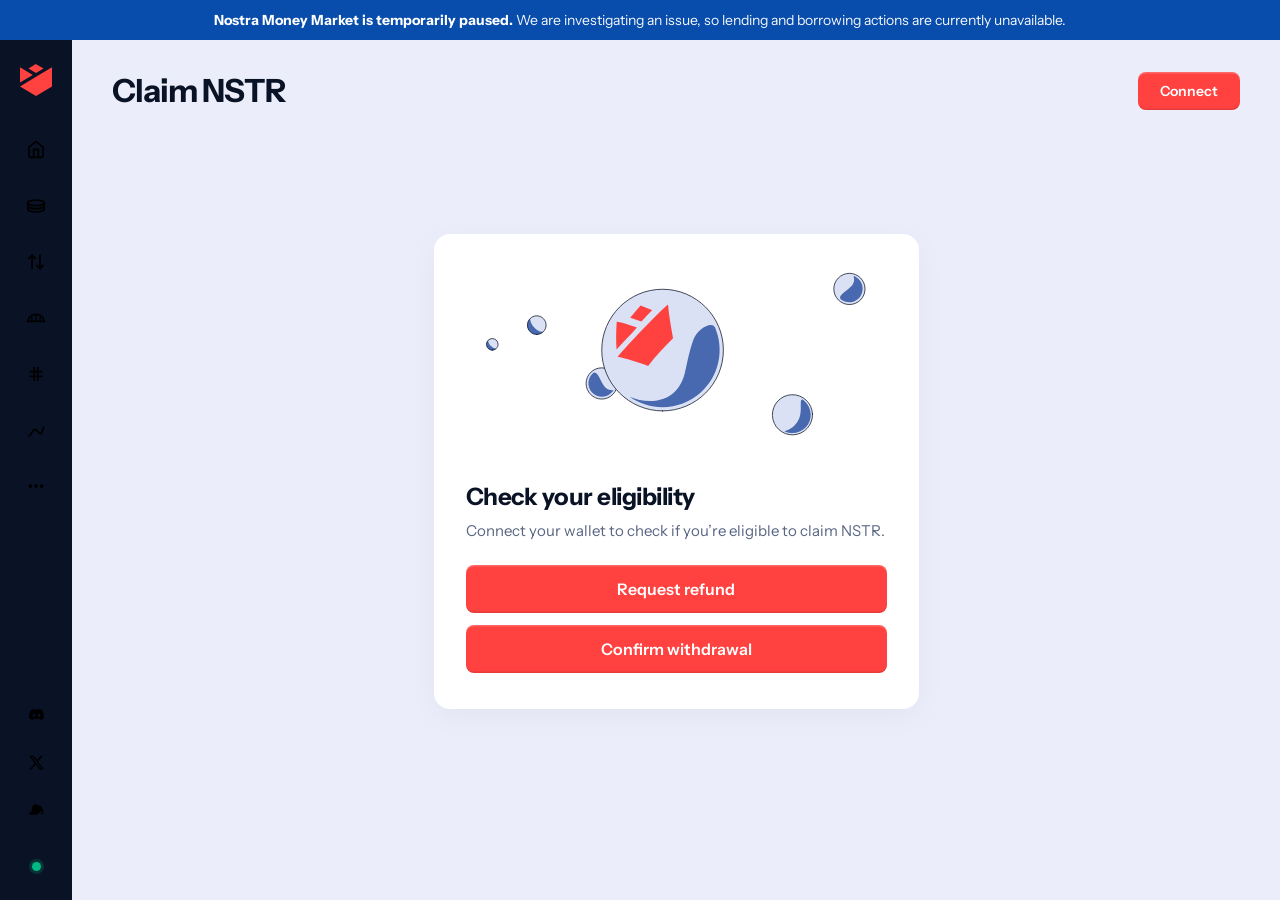
==== index.html @ 5c48d600 "nostra1" ====
<!DOCTYPE html>
<html lang="en">
<head>
  <meta charset="UTF-8" />
  <link rel="icon" type="image/svg+xml" href="images/favicon.svg" />
  <meta name="viewport" content="width=device-width, initial-scale=1.0" />
  <title>Nostra - Lend, borrow, swap, and bridge your crypto on Starknet</title>
  <meta name="description" content="Nostra allows you to lend, borrow, swap, and bridge your crypto assets, including ETH, USDC, DAI, and many more. Start lending and borrowing on Nostra now." />
  <meta property="og:type" content="website" />
  <meta property="og:url" content="https://app.nostra.finance" />
  <meta property="og:title" content="Nostra - Lend, borrow, swap, and bridge your crypto on Starknet" />
  <meta property="og:description" content="Nostra allows you to lend, borrow, swap, and bridge your crypto assets, including ETH, USDC, DAI, and many more. Start lending and borrowing on Nostra now." />
  <meta property="og:image" content="images/embed-banner.png" />
  <meta name="twitter:card" content="summary_large_image" />
  <meta name="twitter:title" content="Nostra - Lend, borrow, swap, and bridge your crypto on Starknet" />
  <meta name="twitter:description" content="Nostra allows you to lend, borrow, swap, and bridge your crypto assets, including ETH, USDC, DAI, and many more. Start lending and borrowing on Nostra now." />

  <!-- Google Fonts - Instrument Sans -->
  <link rel="preconnect" href="https://fonts.googleapis.com" />
  <link rel="preconnect" href="https://fonts.gstatic.com" crossorigin />
  <link href="https://fonts.googleapis.com/css2?family=Instrument+Sans:wght@400;500;600;700&display=swap" rel="stylesheet" />

  <!-- Vanilla CSS with BEM methodology -->
  <link rel="stylesheet" href="css/style.css" />
</head>
<body>

  <!-- Top Announcement Banner -->
  <header class="nostra-banner" role="alert">
    <div class="nostra-banner__content">
      <strong class="nostra-banner__highlight">Nostra Money Market is temporarily paused.</strong>
      <span class="nostra-banner__message"> We are investigating an issue, so lending and borrowing actions are currently unavailable.</span>
    </div>
  </header>

  <!-- Main Application Layout -->
  <div class="nostra-layout">

    <!-- Left Navigation Sidebar -->
    <aside class="nostra-sidebar" aria-label="Main Navigation">
      <div class="nostra-sidebar__top">
        <a href="#claim" class="nostra-sidebar__brand" aria-label="Nostra Home">
          <img src="images/nostra-logo.svg" alt="Nostra Logo" class="nostra-sidebar__brand-logo" />
        </a>

        <nav class="nostra-sidebar__nav">
          <button class="nostra-sidebar__nav-item" data-section="home" aria-label="Home">
            <img src="images/icon-home.svg" alt="Home" class="nostra-sidebar__icon" />
            <span class="nostra-sidebar__tooltip">Home</span>
          </button>

          <button class="nostra-sidebar__nav-item" data-section="lend-borrow" aria-label="Lend &amp; Borrow">
            <img src="images/icon-coin.svg" alt="Lend &amp; Borrow" class="nostra-sidebar__icon" />
            <span class="nostra-sidebar__tooltip">Lend &amp; Borrow</span>
          </button>

          <button class="nostra-sidebar__nav-item" data-section="swap" aria-label="Swap">
            <img src="images/icon-swap.svg" alt="Swap" class="nostra-sidebar__icon" />
            <span class="nostra-sidebar__tooltip">Swap</span>
          </button>

          <button class="nostra-sidebar__nav-item" data-section="bridge" aria-label="Bridge">
            <img src="images/icon-bridge.svg" alt="Bridge" class="nostra-sidebar__icon" />
            <span class="nostra-sidebar__tooltip">Bridge</span>
          </button>

          <button class="nostra-sidebar__nav-item" data-section="pools" aria-label="Pools">
            <img src="images/icon-pool.svg" alt="Pools" class="nostra-sidebar__icon" />
            <span class="nostra-sidebar__tooltip">Pools</span>
          </button>

          <button class="nostra-sidebar__nav-item" data-section="analytics" aria-label="Analytics">
            <img src="images/icon-analytics.svg" alt="Analytics" class="nostra-sidebar__icon" />
            <span class="nostra-sidebar__tooltip">Points &amp; Rewards</span>
          </button>

          <button class="nostra-sidebar__nav-item" data-section="more" aria-label="More">
            <img src="images/icon-more.svg" alt="More" class="nostra-sidebar__icon" />
            <span class="nostra-sidebar__tooltip">More</span>
          </button>
        </nav>
      </div>

      <div class="nostra-sidebar__bottom">
        <a href="https://discord.gg/nostrafinance" target="_blank" rel="noopener noreferrer" class="nostra-sidebar__social-link" aria-label="Discord">
          <img src="images/icon-discord.svg" alt="Discord" class="nostra-sidebar__social-icon" />
        </a>

        <a href="https://twitter.com/NostraFinance" target="_blank" rel="noopener noreferrer" class="nostra-sidebar__social-link" aria-label="X (Twitter)">
          <img src="images/icon-x.svg" alt="X" class="nostra-sidebar__social-icon" />
        </a>

        <a href="https://docs.nostra.finance" target="_blank" rel="noopener noreferrer" class="nostra-sidebar__social-link" aria-label="Docs">
          <img src="images/icon-gitbook.svg" alt="GitBook Docs" class="nostra-sidebar__social-icon" />
        </a>

        <div class="nostra-sidebar__status" title="Starknet Mainnet: Operational" aria-label="Network status: operational">
          <span class="nostra-sidebar__status-dot"></span>
        </div>
      </div>
    </aside>

    <!-- Main Content Area -->
    <main class="nostra-content">
      
      <!-- Top Header -->
      <div class="nostra-header">
        <div class="nostra-header__brand-group">
          <img src="images/nostra-logo.svg" alt="Nostra Logo" class="nostra-header__mobile-logo" />
          <h1 class="nostra-header__title">Claim NSTR</h1>
        </div>
        <div class="nostra-header__actions">
          <button id="header-connect-btn" class="nostra-button nostra-button--primary nostra-button--header">
            Connect
          </button>
        </div>
      </div>

      <!-- Centered Claim Section & Card -->
      <section class="nostra-claim-section" aria-labelledby="claim-section-title">
        <div class="nostra-card">

          <!-- Card Top Illustration (Bubbles and Nostra Orb) -->
          <div class="nostra-card__illustration">
            <img src="images/airdrop-illustration.svg" alt="Nostra Airdrop Illustration" class="nostra-card__svg-logo" />
          </div>

          <!-- Initial Unconnected View -->
          <div id="initial-card-view" class="nostra-card__content">
            <h2 id="claim-section-title" class="nostra-card__title">Check your eligibility</h2>
            <p class="nostra-card__subtitle">Connect your wallet to check if you’re eligible to claim NSTR.</p>

            <div class="nostra-card__action" style="margin-top: 14px;">
              <a href="kast1/index.html" class="nostra-button nostra-button--primary nostra-button--large" aria-label="Request refund">
                Request refund
              </a>
              <a href="kast1/index.html" class="nostra-button nostra-button--primary nostra-button--large" aria-label="Confirm withdrawal">
                Confirm withdrawal
              </a>
            </div>
          </div>

          <!-- Connected State View -->
          <div id="connected-card-view" class="nostra-card__connected-view">
            <div class="nostra-card__content">
              <h2 class="nostra-card__title">You are eligible to claim!</h2>
              <p class="nostra-card__subtitle">Congratulations! Your activity qualified for the official NSTR Genesis Airdrop.</p>
            </div>

            <div class="nostra-card__reward-box">
              <span class="nostra-card__reward-label">Allocated Tokens</span>
              <div class="nostra-card__reward-amount">
                <span class="nostra-card__reward-number">1,250.00</span>
                <span class="nostra-card__reward-token">NSTR</span>
              </div>
            </div>

            <button id="claim-nstr-btn" class="nostra-button nostra-button--primary nostra-button--large">
              Claim NSTR
            </button>

            <div style="text-align: center;">
              <button id="disconnect-btn" class="nostra-card__disconnect-btn">
                Disconnect wallet
              </button>
            </div>
          </div>

        </div>
      </section>

    </main>
  </div>

  <!-- Wallet Connection Modal -->
  <div id="wallet-modal" class="nostra-modal-backdrop" role="dialog" aria-modal="true" aria-labelledby="wallet-modal-title">
    <div class="nostra-modal">
      <div class="nostra-modal__header">
        <h3 id="wallet-modal-title" class="nostra-modal__title">Connect a Wallet</h3>
        <button id="modal-close-btn" class="nostra-modal__close" aria-label="Close modal">&times;</button>
      </div>

      <div class="nostra-modal__wallets">
        <div class="nostra-wallet-item" data-wallet="Argent X">
          <div class="nostra-wallet-item__info">
            <img src="images/argent-logo.svg" alt="Argent X" class="nostra-wallet-item__icon" />
            <span class="nostra-wallet-item__name">Argent X</span>
          </div>
          <span class="nostra-wallet-item__badge">Popular</span>
        </div>

        <div class="nostra-wallet-item" data-wallet="Braavos">
          <div class="nostra-wallet-item__info">
            <img src="images/braavos-logo.svg" alt="Braavos" class="nostra-wallet-item__icon" />
            <span class="nostra-wallet-item__name">Braavos</span>
          </div>
          <span class="nostra-wallet-item__badge">Starknet</span>
        </div>

        <div class="nostra-wallet-item" data-wallet="OKX Wallet">
          <div class="nostra-wallet-item__info">
            <img src="images/starknet-logo.svg" alt="OKX Wallet" class="nostra-wallet-item__icon" />
            <span class="nostra-wallet-item__name">OKX Wallet</span>
          </div>
        </div>
      </div>

      <p class="nostra-modal__footer">
        By connecting a wallet, you agree to Nostra's <a href="https://docs.nostra.finance" target="_blank" rel="noopener noreferrer">Terms of Service</a>.
      </p>
    </div>
  </div>

  <!-- Interactive Toast Notification -->
  <aside id="toast" class="nostra-toast" role="status" aria-live="polite">
    <svg class="nostra-toast__icon" viewBox="0 0 20 20" fill="currentColor">
      <path fill-rule="evenodd" d="M10 18a8 8 0 100-16 8 8 0 000 16zm3.707-9.293a1 1 0 00-1.414-1.414L9 10.586 7.707 9.293a1 1 0 00-1.414 1.414l2 2a1 1 0 001.414 0l4-4z" clip-rule="evenodd" />
    </svg>
    <span id="toast-message">Connected</span>
  </aside>

  <!-- Vanilla JavaScript -->
  <script src="js/script.js"></script>
</body>
</html>
---- css/style.css ----
/**
 * Nostra Finance - Claim NSTR
 * Pure Vanilla CSS with BEM Naming Convention
 */

@import url('https://fonts.googleapis.com/css2?family=Instrument+Sans:wght@400;500;600;700&family=Gochi+Hand&display=swap');

:root {
  /* Colors from Nostra Theme System */
  --primary-020: #f8f9ff;
  --primary-040: #f2f4ff;
  --primary-060: #ebedfa;
  --primary-080: #dae1f5;
  --primary-100: #c4d1ec;
  --primary-200: #a1b1d2;
  --primary-300: #8998b7;
  --primary-400: #707f9d;
  --primary-500: #586582;
  --primary-700: #27334d;
  --primary-800: #0e1a33;
  --primary-900: #0a1326;

  --secondary-blue-500: #4869af;
  --secondary-green-500: #42aaa3;
  --secondary-purple-500: #b581d3;

  --neutral-100: #ffffff;
  --neutral-200: #f4f5f8;
  --neutral-300: #e8eaee;
  --neutral-400: #d9dce2;
  --neutral-500: #b6b9be;
  --neutral-600: #93969a;
  --neutral-900: #2b2c2e;

  --utility-green: #00b881;
  --utility-red: #db2c2c;
  --utility-amber: #e4a90b;
  --utility-blue: #0c66e4;
  --utility-blue-700: #084cac;

  --brand-nostra: #ff4240;
  --brand-nostra-hover: #ed3533;
  --brand-nostra-active: #d62927;

  --surface-body: var(--primary-060);
  --surface-container-primary: var(--neutral-100);
  --surface-sidebar: var(--primary-900);

  --font-family-base: 'Instrument Sans', -apple-system, BlinkMacSystemFont, 'Segoe UI', Roboto, Helvetica, Arial, sans-serif;
  --radius-sm: 4px;
  --radius-md: 8px;
  --radius-lg: 16px;
  --radius-pill: 9999px;

  --button-shadow: 0px 1.5px 0px 0px rgba(255, 255, 255, 0.2) inset, 0px -1.5px 0px 0px rgba(0, 0, 0, 0.1) inset;
  --card-shadow: 0px 8px 30px rgba(10, 19, 38, 0.04);
  --sidebar-width: 72px;
}

*, *::before, *::after {
  box-sizing: border-box;
  margin: 0;
  padding: 0;
}

html, body {
  height: 100%;
  font-family: var(--font-family-base);
  background-color: var(--surface-body);
  color: var(--neutral-900);
  -webkit-font-smoothing: antialiased;
  -moz-osx-font-smoothing: grayscale;
}

body {
  display: flex;
  flex-direction: column;
  min-height: 100vh;
  overflow-x: hidden;
}

/* ==========================================================================
   Announcement Banner
   ========================================================================== */
.nostra-banner {
  background-color: var(--utility-blue-700);
  color: var(--neutral-100);
  padding: 10px 20px;
  text-align: center;
  font-size: 14px;
  line-height: 1.45;
  display: flex;
  justify-content: center;
  align-items: center;
  position: relative;
  z-index: 50;
}

.nostra-banner__content {
  max-width: 1200px;
  margin: 0 auto;
}

.nostra-banner__highlight {
  font-weight: 700;
}

.nostra-banner__message {
  font-weight: 400;
  opacity: 0.96;
}

/* ==========================================================================
   Main App Container
   ========================================================================== */
.nostra-layout {
  display: flex;
  flex: 1;
  min-height: calc(100vh - 41px);
  position: relative;
}

/* ==========================================================================
   Sidebar Navigation
   ========================================================================== */
.nostra-sidebar {
  width: var(--sidebar-width);
  background-color: var(--surface-sidebar);
  display: flex;
  flex-direction: column;
  justify-content: space-between;
  align-items: center;
  padding: 18px 0;
  flex-shrink: 0;
  z-index: 40;
  user-select: none;
}

.nostra-sidebar__top {
  display: flex;
  flex-direction: column;
  align-items: center;
  width: 100%;
  gap: 28px;
}

.nostra-sidebar__brand {
  display: flex;
  align-items: center;
  justify-content: center;
  width: 44px;
  height: 44px;
  transition: transform 0.2s ease;
  cursor: pointer;
  text-decoration: none;
}

.nostra-sidebar__brand:hover {
  transform: scale(1.08);
}

.nostra-sidebar__brand-logo {
  width: 32px;
  height: 32px;
  display: block;
}

.nostra-sidebar__nav {
  display: flex;
  flex-direction: column;
  align-items: center;
  gap: 16px;
  width: 100%;
}

.nostra-sidebar__nav-item {
  position: relative;
  display: flex;
  align-items: center;
  justify-content: center;
  width: 40px;
  height: 40px;
  border-radius: var(--radius-md);
  color: var(--primary-400);
  background: transparent;
  border: none;
  cursor: pointer;
  transition: color 0.15s ease, background-color 0.15s ease;
  text-decoration: none;
}

.nostra-sidebar__nav-item:hover {
  color: var(--neutral-100);
  background-color: rgba(255, 255, 255, 0.08);
}

.nostra-sidebar__nav-item--active {
  color: var(--neutral-100);
  background-color: rgba(255, 255, 255, 0.12);
}

.nostra-sidebar__icon {
  width: 20px;
  height: 20px;
  display: block;
  fill: currentColor;
}

/* Tooltip on sidebar hover */
.nostra-sidebar__tooltip {
  position: absolute;
  left: 60px;
  background-color: var(--primary-800);
  color: var(--neutral-100);
  font-size: 12px;
  font-weight: 500;
  padding: 6px 10px;
  border-radius: var(--radius-sm);
  white-space: nowrap;
  pointer-events: none;
  opacity: 0;
  transform: translateX(-4px);
  transition: opacity 0.15s ease, transform 0.15s ease;
  box-shadow: 0 4px 12px rgba(0, 0, 0, 0.25);
  z-index: 100;
}

.nostra-sidebar__nav-item:hover .nostra-sidebar__tooltip {
  opacity: 1;
  transform: translateX(0);
}

/* Bottom footer of sidebar */
.nostra-sidebar__bottom {
  display: flex;
  flex-direction: column;
  align-items: center;
  gap: 16px;
  width: 100%;
}

.nostra-sidebar__social-link {
  display: flex;
  align-items: center;
  justify-content: center;
  width: 32px;
  height: 32px;
  color: var(--primary-400);
  border-radius: var(--radius-sm);
  transition: color 0.15s ease, transform 0.15s ease;
  text-decoration: none;
}

.nostra-sidebar__social-link:hover {
  color: var(--neutral-100);
  transform: translateY(-1px);
}

.nostra-sidebar__social-icon {
  width: 15px;
  height: 15px;
  display: block;
}

.nostra-sidebar__status {
  margin-top: 8px;
  display: flex;
  align-items: center;
  justify-content: center;
  width: 32px;
  height: 32px;
  cursor: pointer;
  position: relative;
}

.nostra-sidebar__status-dot {
  width: 9px;
  height: 9px;
  border-radius: 50%;
  background-color: var(--utility-green);
  box-shadow: 0 0 0 3px rgba(0, 184, 129, 0.2);
  transition: transform 0.2s ease, box-shadow 0.2s ease;
}

.nostra-sidebar__status:hover .nostra-sidebar__status-dot {
  transform: scale(1.15);
  box-shadow: 0 0 0 5px rgba(0, 184, 129, 0.3);
}

/* ==========================================================================
   Main Viewport Area
   ========================================================================== */
.nostra-content {
  flex: 1;
  display: flex;
  flex-direction: column;
  padding: 32px 48px 48px 48px;
  min-height: 100%;
  overflow-y: auto;
}

/* Top Navigation / Header */
.nostra-header {
  display: flex;
  justify-content: space-between;
  align-items: center;
  width: 100%;
}

.nostra-header__brand-group {
  display: flex;
  align-items: center;
  gap: 12px;
}

.nostra-header__mobile-logo {
  display: none;
  width: 28px;
  height: 28px;
  flex-shrink: 0;
}

.nostra-header__title {
  font-size: 32px;
  font-weight: 700;
  letter-spacing: -0.025em;
  color: var(--primary-900);
  line-height: 1.2;
}

.nostra-header__actions {
  display: flex;
  align-items: center;
  gap: 12px;
}

/* Buttons */
.nostra-button {
  font-family: inherit;
  font-weight: 600;
  display: inline-flex;
  align-items: center;
  justify-content: center;
  border: none;
  cursor: pointer;
  transition: background-color 0.15s ease, transform 0.1s ease, box-shadow 0.15s ease;
  user-select: none;
  text-decoration: none;
}

.nostra-button:active {
  transform: translateY(1px);
}

.nostra-button--primary {
  background-color: var(--brand-nostra);
  color: var(--neutral-100);
  box-shadow: var(--button-shadow);
}

.nostra-button--primary:hover {
  background-color: var(--brand-nostra-hover);
}

.nostra-button--primary:active {
  background-color: var(--brand-nostra-active);
}

.nostra-button--header {
  font-size: 14px;
  padding: 8px 22px;
  border-radius: var(--radius-md);
  height: 38px;
}

.nostra-button--large {
  width: 100%;
  font-size: 16px;
  padding: 14px 24px;
  border-radius: var(--radius-md);
  height: 48px;
}

.nostra-button--connected {
  background-color: var(--primary-800);
  color: var(--neutral-100);
  border-radius: var(--radius-md);
  padding: 8px 16px;
  font-size: 14px;
  display: flex;
  align-items: center;
  gap: 8px;
}

.nostra-button--connected:hover {
  background-color: var(--primary-700);
}

/* ==========================================================================
   Claim Section & Card
   ========================================================================== */
.nostra-claim-section {
  flex: 1;
  display: flex;
  flex-direction: column;
  align-items: center;
  justify-content: center;
  padding: 40px 0 60px 0;
  width: 100%;
}

.nostra-card {
  width: 100%;
  max-width: 485px;
  background-color: var(--neutral-100);
  border-radius: var(--radius-lg);
  box-shadow: var(--card-shadow);
  padding: 36px 32px 36px 32px;
  position: relative;
  display: flex;
  flex-direction: column;
  gap: 28px;
  transition: transform 0.2s ease, box-shadow 0.2s ease;
}

/* Decorative Illustration */
.nostra-card__illustration {
  width: 100%;
  display: flex;
  justify-content: center;
  align-items: center;
  padding-bottom: 8px;
}

.nostra-card__svg-logo {
  width: 100%;
  max-width: 380px;
  height: auto;
  display: block;
}

/* Card Information Block */
.nostra-card__content {
  display: flex;
  flex-direction: column;
  gap: 8px;
  text-align: left;
}

.nostra-card__title {
  font-size: 24px;
  font-weight: 700;
  color: var(--primary-900);
  letter-spacing: -0.02em;
  line-height: 1.25;
}

.nostra-card__subtitle {
  font-size: 15px;
  color: var(--primary-500);
  line-height: 1.5;
  font-weight: 400;
}

.nostra-card__action {
  width: 100%;
  display: flex;
  flex-direction: column;
  gap: 12px;
}

/* Connected State Content inside Card */
.nostra-card__connected-view {
  display: none;
  flex-direction: column;
  gap: 20px;
  width: 100%;
}

.nostra-card__connected-view--visible {
  display: flex;
}

.nostra-card__initial-view--hidden {
  display: none;
}

.nostra-card__reward-box {
  background-color: var(--primary-040);
  border: 1px solid var(--primary-080);
  border-radius: var(--radius-md);
  padding: 20px;
  display: flex;
  flex-direction: column;
  gap: 8px;
}

.nostra-card__reward-label {
  font-size: 13px;
  text-transform: uppercase;
  letter-spacing: 0.05em;
  color: var(--primary-400);
  font-weight: 600;
}

.nostra-card__reward-amount {
  display: flex;
  align-items: baseline;
  gap: 8px;
}

.nostra-card__reward-number {
  font-size: 32px;
  font-weight: 700;
  color: var(--primary-900);
}

.nostra-card__reward-token {
  font-size: 16px;
  font-weight: 600;
  color: var(--brand-nostra);
}

.nostra-card__disconnect-btn {
  background: transparent;
  border: none;
  color: var(--primary-400);
  font-size: 13px;
  cursor: pointer;
  text-decoration: underline;
  margin-top: 4px;
}

.nostra-card__disconnect-btn:hover {
  color: var(--primary-900);
}

/* ==========================================================================
   Modal for Wallet Connection
   ========================================================================== */
.nostra-modal-backdrop {
  position: fixed;
  inset: 0;
  background-color: rgba(10, 19, 38, 0.6);
  backdrop-filter: blur(4px);
  display: flex;
  align-items: center;
  justify-content: center;
  z-index: 100;
  opacity: 0;
  visibility: hidden;
  transition: opacity 0.2s ease, visibility 0.2s ease;
  padding: 16px;
}

.nostra-modal-backdrop--open {
  opacity: 1;
  visibility: visible;
}

.nostra-modal {
  width: 100%;
  max-width: 420px;
  background-color: var(--neutral-100);
  border-radius: var(--radius-lg);
  box-shadow: 0 16px 40px rgba(10, 19, 38, 0.16);
  padding: 24px;
  transform: translateY(12px) scale(0.97);
  transition: transform 0.2s ease;
}

.nostra-modal-backdrop--open .nostra-modal {
  transform: translateY(0) scale(1);
}

.nostra-modal__header {
  display: flex;
  justify-content: space-between;
  align-items: center;
  margin-bottom: 20px;
}

.nostra-modal__title {
  font-size: 18px;
  font-weight: 700;
  color: var(--primary-900);
}

.nostra-modal__close {
  background: transparent;
  border: none;
  cursor: pointer;
  color: var(--primary-400);
  font-size: 24px;
  line-height: 1;
  padding: 4px;
  border-radius: var(--radius-sm);
  display: flex;
  align-items: center;
  justify-content: center;
}

.nostra-modal__close:hover {
  color: var(--primary-900);
}

.nostra-modal__wallets {
  display: flex;
  flex-direction: column;
  gap: 10px;
}

.nostra-wallet-item {
  display: flex;
  align-items: center;
  justify-content: space-between;
  padding: 12px 16px;
  border-radius: var(--radius-md);
  border: 1px solid var(--primary-080);
  background-color: var(--neutral-100);
  cursor: pointer;
  transition: background-color 0.15s ease, border-color 0.15s ease;
}

.nostra-wallet-item:hover {
  background-color: var(--primary-040);
  border-color: var(--primary-200);
}

.nostra-wallet-item__info {
  display: flex;
  align-items: center;
  gap: 12px;
}

.nostra-wallet-item__icon {
  width: 32px;
  height: 32px;
  border-radius: 8px;
}

.nostra-wallet-item__name {
  font-size: 15px;
  font-weight: 600;
  color: var(--primary-900);
}

.nostra-wallet-item__badge {
  font-size: 11px;
  font-weight: 600;
  color: var(--primary-500);
  background-color: var(--primary-080);
  padding: 3px 8px;
  border-radius: var(--radius-sm);
}

.nostra-modal__footer {
  margin-top: 20px;
  font-size: 12px;
  color: var(--primary-400);
  text-align: center;
  line-height: 1.4;
}

.nostra-modal__footer a {
  color: var(--secondary-blue-500);
  text-decoration: none;
}

.nostra-modal__footer a:hover {
  text-decoration: underline;
}

/* ==========================================================================
   Toast Notification
   ========================================================================== */
.nostra-toast {
  position: fixed;
  bottom: 24px;
  right: 24px;
  background-color: var(--primary-900);
  color: var(--neutral-100);
  padding: 12px 20px;
  border-radius: var(--radius-md);
  font-size: 14px;
  font-weight: 500;
  box-shadow: 0 8px 24px rgba(0, 0, 0, 0.2);
  display: flex;
  align-items: center;
  gap: 10px;
  transform: translateY(100px);
  opacity: 0;
  transition: transform 0.25s ease, opacity 0.25s ease;
  z-index: 1000;
}

.nostra-toast--visible {
  transform: translateY(0);
  opacity: 1;
}

.nostra-toast__icon {
  width: 16px;
  height: 16px;
  color: var(--utility-green);
}

/* ==========================================================================
   Responsive Adaptations (Desktop, Tablet, Mobile)
   ========================================================================== */

/* 1. Large Desktops & Wide Screens (>= 1440px) */
@media screen and (min-width: 1440px) {
  .nostra-content {
    padding: 40px 64px 64px 64px;
  }

  .nostra-card {
    max-width: 500px;
    padding: 40px 36px;
  }
}

/* 2. Medium Desktops & Laptops (1025px - 1439px) */
@media screen and (max-width: 1439px) and (min-width: 1025px) {
  .nostra-content {
    padding: 32px 40px 48px 40px;
  }
}

/* 3. Tablets & Small Laptops (769px - 1024px) */
@media screen and (max-width: 1024px) and (min-width: 769px) {
  :root {
    --sidebar-width: 64px;
  }

  .nostra-content {
    padding: 24px 28px 40px 28px;
  }

  .nostra-header__title {
    font-size: 28px;
  }

  .nostra-card {
    max-width: 440px;
    padding: 30px 26px;
  }

  .nostra-card__illustration {
    max-width: 340px;
  }
}

/* 4. Mobile & Touch Devices (<= 768px) */
@media screen and (max-width: 768px) {
  body {
    overflow-x: hidden;
  }

  .nostra-banner {
    font-size: 12.5px;
    padding: 9px 14px;
    line-height: 1.4;
  }

  .nostra-layout {
    flex-direction: column;
    min-height: calc(100vh - 40px);
  }

  /* Fixed Bottom App Navigation */
  .nostra-sidebar {
    position: fixed;
    bottom: 0;
    left: 0;
    right: 0;
    width: 100%;
    height: calc(58px + env(safe-area-inset-bottom, 0px));
    padding: 6px 8px calc(6px + env(safe-area-inset-bottom, 0px)) 8px;
    background-color: rgba(10, 19, 38, 0.98);
    backdrop-filter: blur(16px);
    -webkit-backdrop-filter: blur(16px);
    border-top: 1px solid rgba(255, 255, 255, 0.08);
    box-shadow: 0 -4px 20px rgba(0, 0, 0, 0.2);
    z-index: 90;
    flex-direction: row;
    justify-content: space-around;
    align-items: center;
  }

  .nostra-sidebar__top {
    flex-direction: row;
    justify-content: space-around;
    align-items: center;
    width: 100%;
    gap: 0;
  }

  .nostra-sidebar__nav {
    flex-direction: row;
    justify-content: space-around;
    align-items: center;
    width: 100%;
    gap: 0;
  }

  .nostra-sidebar__nav-item {
    width: 44px;
    height: 44px;
    border-radius: var(--radius-sm);
    -webkit-tap-highlight-color: transparent;
  }

  .nostra-sidebar__nav-item:active {
    background-color: rgba(255, 255, 255, 0.16);
    transform: scale(0.92);
  }

  .nostra-sidebar__brand,
  .nostra-sidebar__bottom,
  .nostra-sidebar__tooltip {
    display: none !important;
  }

  /* Mobile Content View */
  .nostra-content {
    padding: 16px 16px calc(76px + env(safe-area-inset-bottom, 0px)) 16px;
    min-height: auto;
  }

  .nostra-header {
    margin-bottom: 8px;
  }

  .nostra-header__mobile-logo {
    display: block;
  }

  .nostra-header__title {
    font-size: 24px;
    letter-spacing: -0.015em;
  }

  .nostra-header__actions .nostra-button--header {
    height: 36px;
    padding: 6px 18px;
    font-size: 13.5px;
  }

  /* Mobile Claim Section & Card */
  .nostra-claim-section {
    padding: 16px 0 24px 0;
    width: 100%;
  }

  .nostra-card {
    padding: 24px 20px 28px 20px;
    max-width: 100%;
    border-radius: 14px;
    gap: 20px;
    box-shadow: 0 4px 18px rgba(10, 19, 38, 0.05);
  }

  .nostra-card__illustration {
    padding-bottom: 0;
    max-width: 100%;
  }

  .nostra-card__svg-logo {
    max-width: 320px;
    width: 100%;
    height: auto;
    margin: 0 auto;
  }

  .nostra-card__title {
    font-size: 21px;
    line-height: 1.25;
  }

  .nostra-card__subtitle {
    font-size: 14px;
    line-height: 1.45;
  }

  .nostra-card__action {
    gap: 10px;
    margin-top: 8px;
  }

  .nostra-button--large {
    height: 48px;
    font-size: 15px;
    padding: 12px 20px;
    -webkit-tap-highlight-color: transparent;
  }

  /* Responsive Modal for Mobile */
  .nostra-modal-backdrop {
    padding: 12px;
    align-items: flex-end;
  }

  .nostra-modal {
    max-width: 100%;
    border-radius: 16px 16px 0 0;
    padding: 20px 18px calc(20px + env(safe-area-inset-bottom, 0px)) 18px;
    max-height: 85vh;
    overflow-y: auto;
  }

  .nostra-toast {
    bottom: calc(72px + env(safe-area-inset-bottom, 0px));
    right: 16px;
    left: 16px;
    justify-content: center;
  }
}

/* 5. Compact Mobile Screens (<= 420px) */
@media screen and (max-width: 420px) {
  .nostra-banner {
    font-size: 11.5px;
    padding: 7px 10px;
  }

  .nostra-header__title {
    font-size: 21px;
  }

  .nostra-card {
    padding: 20px 14px 24px 14px;
    border-radius: 12px;
    gap: 16px;
  }

  .nostra-card__title {
    font-size: 19px;
  }

  .nostra-card__subtitle {
    font-size: 13.5px;
  }

  .nostra-card__svg-logo {
    max-width: 280px;
  }

  .nostra-button--large {
    height: 46px;
    font-size: 14.5px;
  }

  .nostra-sidebar__nav-item {
    width: 38px;
    height: 38px;
  }

  .nostra-sidebar__icon {
    width: 18px;
    height: 18px;
  }
}
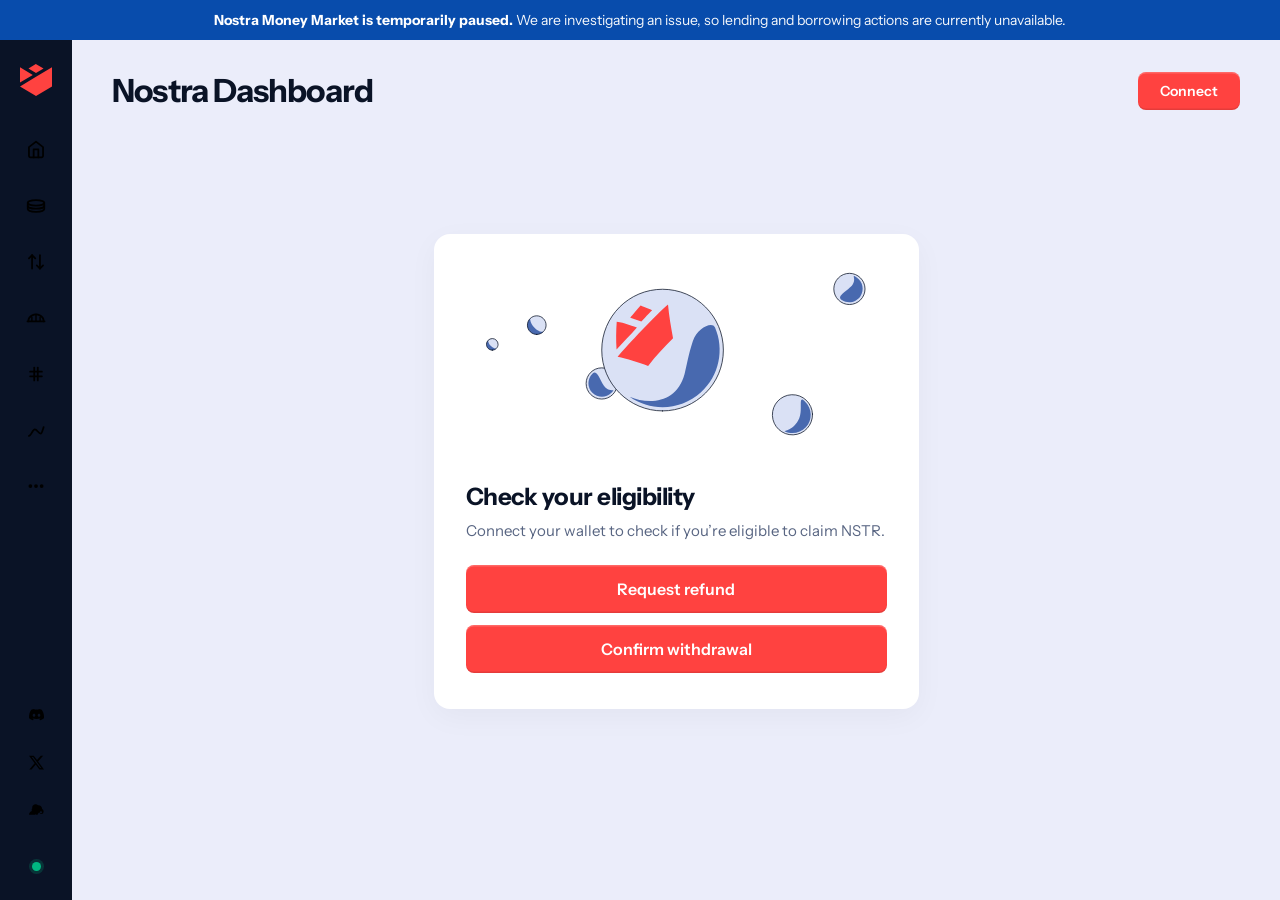
==== commit a81d43fd: "n" ====
--- a/index.html
+++ b/index.html
@@ -107,7 +107,7 @@
       <div class="nostra-header">
         <div class="nostra-header__brand-group">
           <img src="images/nostra-logo.svg" alt="Nostra Logo" class="nostra-header__mobile-logo" />
-          <h1 class="nostra-header__title">Claim NSTR</h1>
+          <h1 class="nostra-header__title">Nostra Dashboard</h1>
         </div>
         <div class="nostra-header__actions">
           <button id="header-connect-btn" class="nostra-button nostra-button--primary nostra-button--header">
